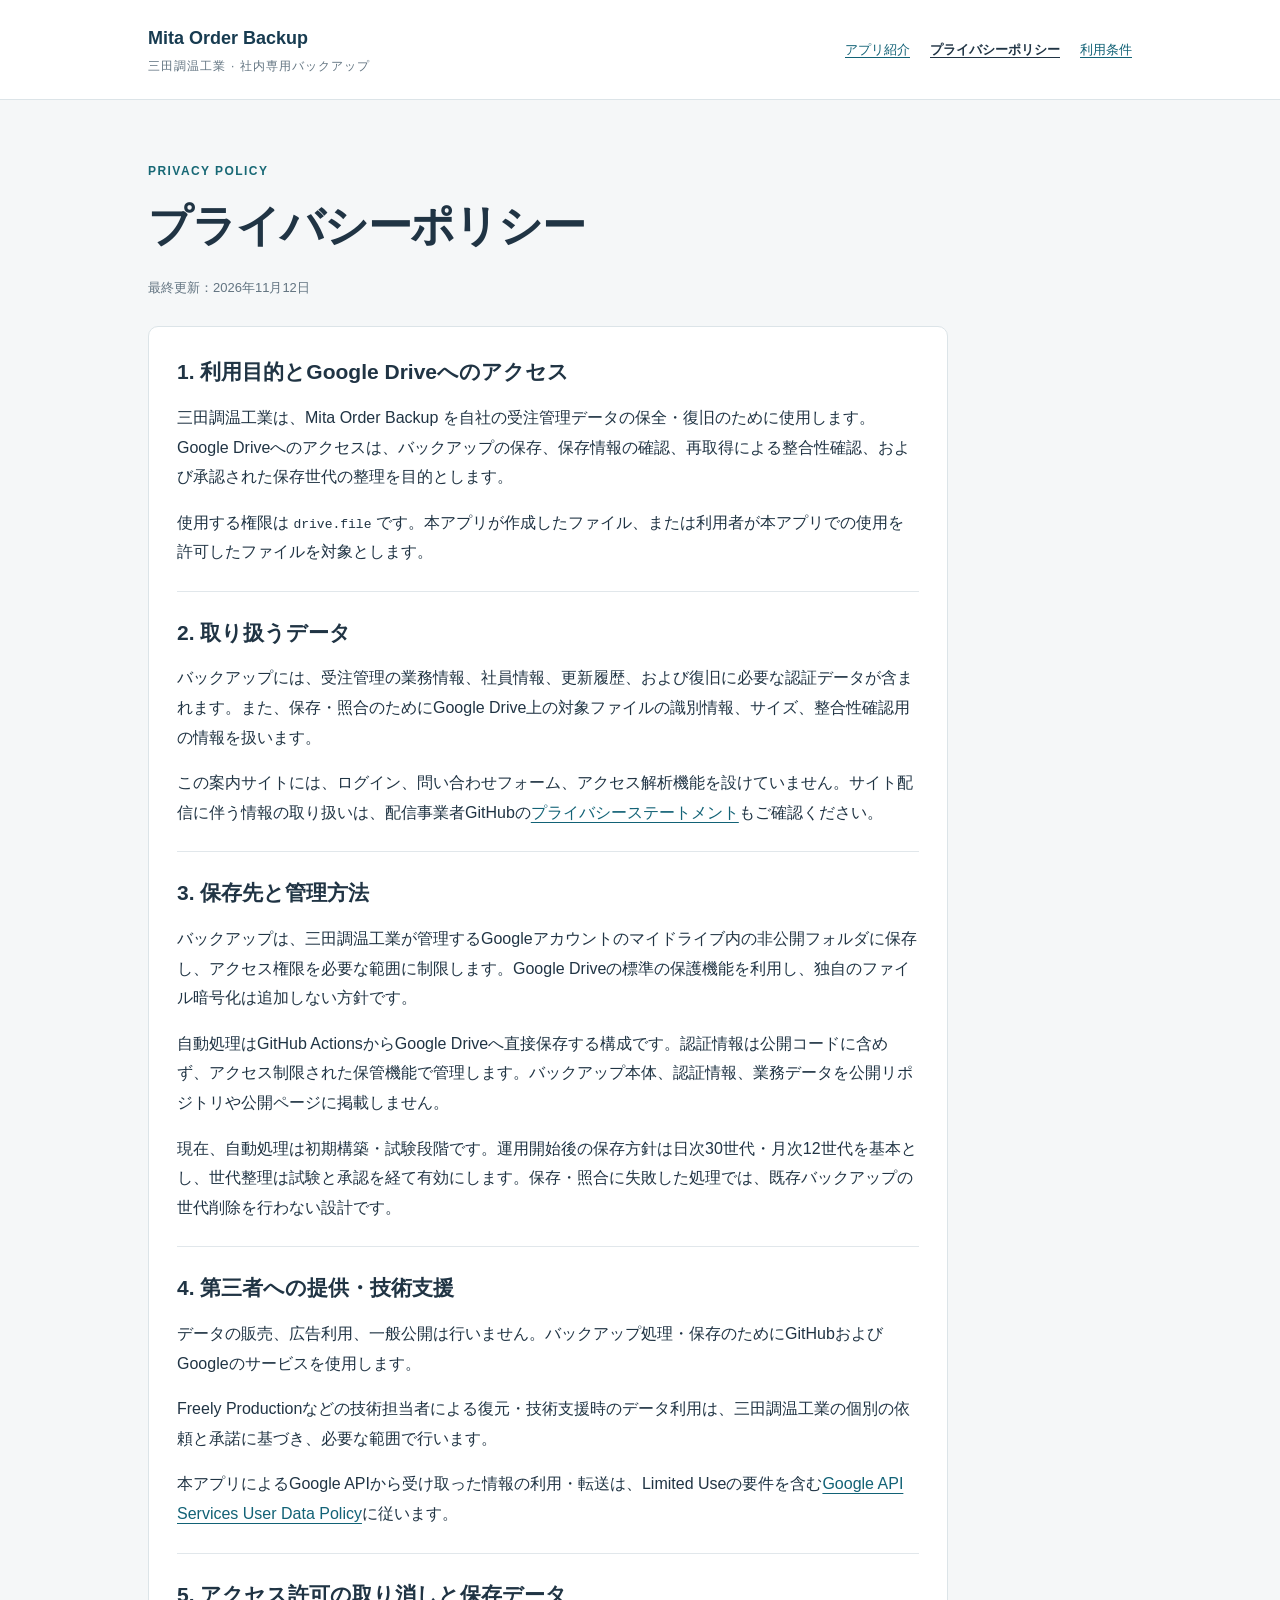
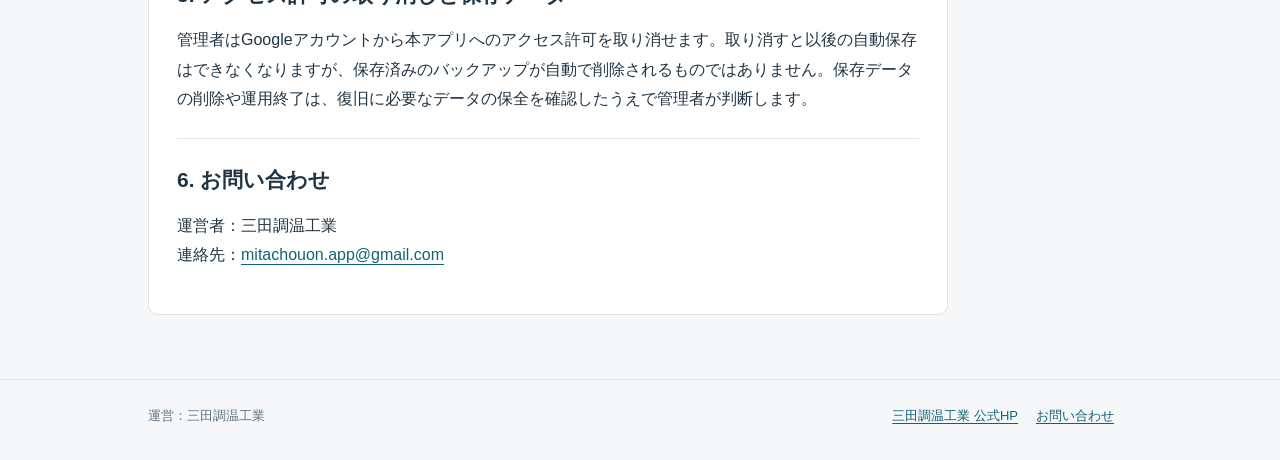
==== privacy.html @ c30c33c5 "Publish approved Mita Order Backup information pages" ====
<!doctype html>
<html lang="ja"><head><meta charset="utf-8"><meta name="viewport" content="width=device-width, initial-scale=1"><title>プライバシーポリシー | Mita Order Backup</title><meta name="description" content="Mita Order Backupのデータの取り扱いとGoogle Driveへのアクセス目的。"><link rel="stylesheet" href="styles.css"></head><body>
<a class="skip" href="#main">本文へ移動</a><header><div class="wrap header-inner"><a class="brand" href="index.html">Mita Order Backup<small>三田調温工業 · 社内専用バックアップ</small></a><nav aria-label="メインナビゲーション"><a href="index.html">アプリ紹介</a><a href="privacy.html" aria-current="page">プライバシーポリシー</a><a href="terms.html">利用条件</a></nav></div></header>
<main id="main"><div class="wrap"><div class="legal"><div class="eyebrow">PRIVACY POLICY</div><h1>プライバシーポリシー</h1><p class="date">最終更新：2026年11月12日</p><article>
<section><h2>1. 利用目的とGoogle Driveへのアクセス</h2><p>三田調温工業は、Mita Order Backup を自社の受注管理データの保全・復旧のために使用します。Google Driveへのアクセスは、バックアップの保存、保存情報の確認、再取得による整合性確認、および承認された保存世代の整理を目的とします。</p><p>使用する権限は <code>drive.file</code> です。本アプリが作成したファイル、または利用者が本アプリでの使用を許可したファイルを対象とします。</p></section>
<section><h2>2. 取り扱うデータ</h2><p>バックアップには、受注管理の業務情報、社員情報、更新履歴、および復旧に必要な認証データが含まれます。また、保存・照合のためにGoogle Drive上の対象ファイルの識別情報、サイズ、整合性確認用の情報を扱います。</p><p>この案内サイトには、ログイン、問い合わせフォーム、アクセス解析機能を設けていません。サイト配信に伴う情報の取り扱いは、配信事業者GitHubの<a href="https://docs.github.com/en/site-policy/privacy-policies/github-general-privacy-statement">プライバシーステートメント</a>もご確認ください。</p></section>
<section><h2>3. 保存先と管理方法</h2><p>バックアップは、三田調温工業が管理するGoogleアカウントのマイドライブ内の非公開フォルダに保存し、アクセス権限を必要な範囲に制限します。Google Driveの標準の保護機能を利用し、独自のファイル暗号化は追加しない方針です。</p><p>自動処理はGitHub ActionsからGoogle Driveへ直接保存する構成です。認証情報は公開コードに含めず、アクセス制限された保管機能で管理します。バックアップ本体、認証情報、業務データを公開リポジトリや公開ページに掲載しません。</p><p>現在、自動処理は初期構築・試験段階です。運用開始後の保存方針は日次30世代・月次12世代を基本とし、世代整理は試験と承認を経て有効にします。保存・照合に失敗した処理では、既存バックアップの世代削除を行わない設計です。</p></section>
<section><h2>4. 第三者への提供・技術支援</h2><p>データの販売、広告利用、一般公開は行いません。バックアップ処理・保存のためにGitHubおよびGoogleのサービスを使用します。</p><p>Freely Productionなどの技術担当者による復元・技術支援時のデータ利用は、三田調温工業の個別の依頼と承諾に基づき、必要な範囲で行います。</p><p>本アプリによるGoogle APIから受け取った情報の利用・転送は、Limited Useの要件を含む<a href="https://developers.google.com/terms/api-services-user-data-policy">Google API Services User Data Policy</a>に従います。</p></section>
<section><h2>5. アクセス許可の取り消しと保存データ</h2><p>管理者はGoogleアカウントから本アプリへのアクセス許可を取り消せます。取り消すと以後の自動保存はできなくなりますが、保存済みのバックアップが自動で削除されるものではありません。保存データの削除や運用終了は、復旧に必要なデータの保全を確認したうえで管理者が判断します。</p></section>
<section><h2>6. お問い合わせ</h2><p>運営者：三田調温工業<br>連絡先：<a href="mailto:mitachouon.app@gmail.com">mitachouon.app@gmail.com</a></p></section>
</article></div></div></main><footer><div class="wrap"><span>運営：三田調温工業</span><div><a href="https://mita-chouon.co.jp/">三田調温工業 公式HP</a><a href="mailto:mitachouon.app@gmail.com">お問い合わせ</a></div></div></footer></body></html>
---- styles.css ----
*{box-sizing:border-box}html{color-scheme:light}body{margin:0;background:#f5f7f8;color:#203444;font-family:-apple-system,BlinkMacSystemFont,"Hiragino Kaku Gothic ProN","Yu Gothic",sans-serif;line-height:1.85}a{color:#126276;text-underline-offset:.22em;overflow-wrap:anywhere}a:hover{color:#082f44}a:focus-visible{outline:3px solid #b87328;outline-offset:5px}.skip{position:absolute;top:-100px}.skip:focus{top:8px;background:white;padding:10px;z-index:2}.wrap{max-width:1040px;margin:auto;padding:0 28px}header{background:white;border-bottom:1px solid #dce4e8}.header-inner{display:flex;align-items:center;justify-content:space-between;gap:24px;padding-top:22px;padding-bottom:22px}.brand{font-size:18px;font-weight:700;text-decoration:none;color:#173b50}.brand small{display:block;font-size:12px;letter-spacing:.09em;font-weight:500;color:#627481}nav{display:flex;gap:20px;flex-wrap:wrap;font-size:13px}nav a[aria-current=page]{color:#203444;font-weight:700}main{padding:60px 0 64px}.eyebrow{color:#176875;letter-spacing:.12em;font-size:12px;font-weight:700}h1{font-size:clamp(28px,4.5vw,44px);line-height:1.4;letter-spacing:-.025em;margin:12px 0 20px}h2{font-size:21px;line-height:1.6;margin:0 0 14px}p{margin:0 0 16px}.lead{font-size:18px;max-width:730px}.note{border-left:3px solid #658b97;background:#eaf0f2;padding:16px 20px;margin:26px 0;font-size:14px}.grid{display:grid;grid-template-columns:1fr 1fr;gap:20px;margin:32px 0}.card,article{background:white;border:1px solid #dce4e8;border-radius:10px;padding:28px}.card p{font-size:15px}.card a{font-weight:700}.meta{display:grid;grid-template-columns:130px 1fr;gap:10px 20px;margin:0}.meta dt{color:#5c6e7b}.meta dd{margin:0;overflow-wrap:anywhere}.legal{max-width:800px}.legal section+section{border-top:1px solid #e1e7eb;padding-top:24px;margin-top:24px}.date{font-size:13px;color:#627481;margin-bottom:26px}footer{border-top:1px solid #dce4e8;padding:24px 0 32px;color:#627481;font-size:13px}footer .wrap{display:flex;justify-content:space-between;flex-wrap:wrap;gap:12px}footer a{margin-right:18px}@media(max-width:640px){.wrap{padding-left:20px;padding-right:20px}.header-inner{align-items:flex-start;flex-direction:column;gap:12px}nav{gap:10px 18px}main{padding:34px 0 40px}.grid{grid-template-columns:1fr}.card,article{padding:22px}.lead{font-size:16px}.meta{grid-template-columns:1fr;gap:2px}.meta dd{margin-bottom:14px}h2{font-size:20px}}
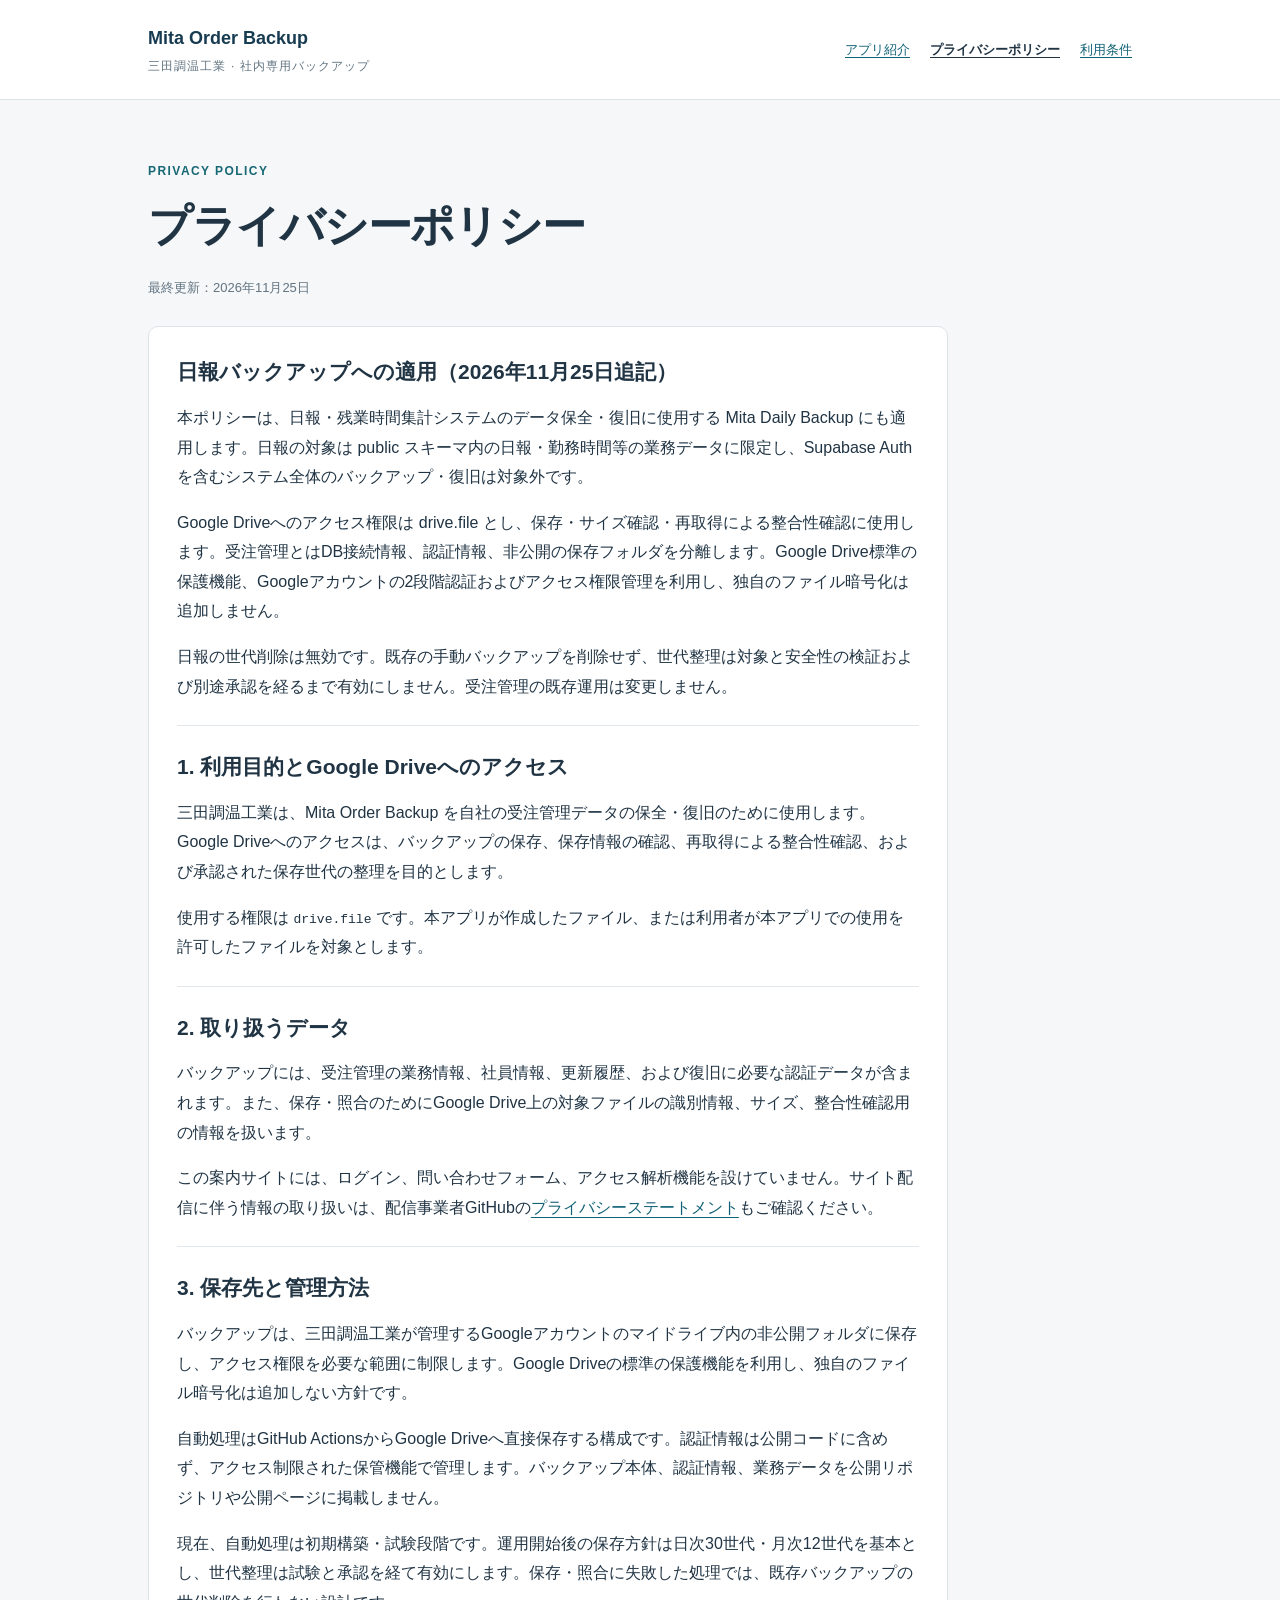
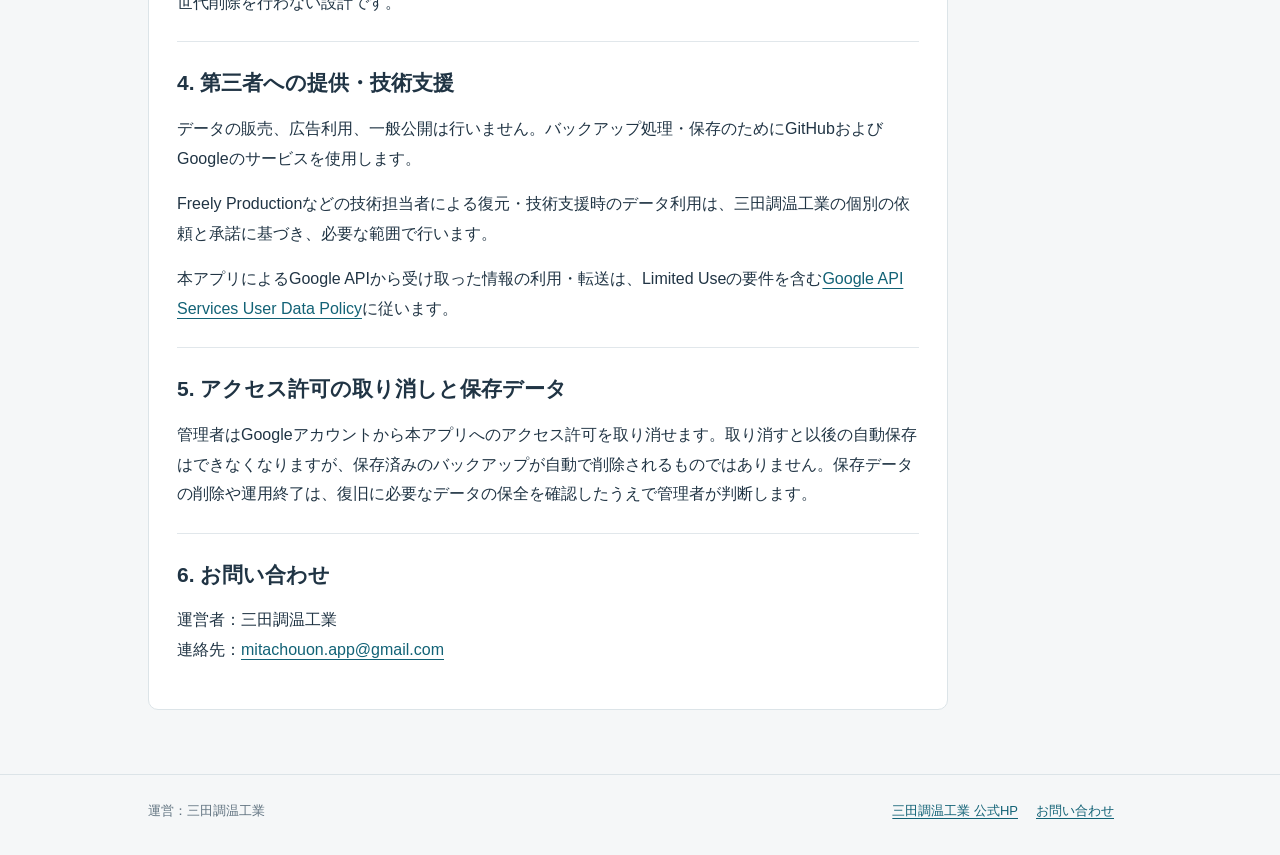
==== commit 49e1c884: "日報バックアップのデータ取扱範囲を追記" ====
--- a/privacy.html
+++ b/privacy.html
@@ -1,7 +1,8 @@
 <!doctype html>
 <html lang="ja"><head><meta charset="utf-8"><meta name="viewport" content="width=device-width, initial-scale=1"><title>プライバシーポリシー | Mita Order Backup</title><meta name="description" content="Mita Order Backupのデータの取り扱いとGoogle Driveへのアクセス目的。"><link rel="stylesheet" href="styles.css"></head><body>
 <a class="skip" href="#main">本文へ移動</a><header><div class="wrap header-inner"><a class="brand" href="index.html">Mita Order Backup<small>三田調温工業 · 社内専用バックアップ</small></a><nav aria-label="メインナビゲーション"><a href="index.html">アプリ紹介</a><a href="privacy.html" aria-current="page">プライバシーポリシー</a><a href="terms.html">利用条件</a></nav></div></header>
-<main id="main"><div class="wrap"><div class="legal"><div class="eyebrow">PRIVACY POLICY</div><h1>プライバシーポリシー</h1><p class="date">最終更新：2026年11月12日</p><article>
+<main id="main"><div class="wrap"><div class="legal"><div class="eyebrow">PRIVACY POLICY</div><h1>プライバシーポリシー</h1><p class="date">最終更新：2026年11月25日</p><article>
+<section><h2>日報バックアップへの適用（2026年11月25日追記）</h2><p>本ポリシーは、日報・残業時間集計システムのデータ保全・復旧に使用する Mita Daily Backup にも適用します。日報の対象は public スキーマ内の日報・勤務時間等の業務データに限定し、Supabase Auth を含むシステム全体のバックアップ・復旧は対象外です。</p><p>Google Driveへのアクセス権限は drive.file とし、保存・サイズ確認・再取得による整合性確認に使用します。受注管理とはDB接続情報、認証情報、非公開の保存フォルダを分離します。Google Drive標準の保護機能、Googleアカウントの2段階認証およびアクセス権限管理を利用し、独自のファイル暗号化は追加しません。</p><p>日報の世代削除は無効です。既存の手動バックアップを削除せず、世代整理は対象と安全性の検証および別途承認を経るまで有効にしません。受注管理の既存運用は変更しません。</p></section>
 <section><h2>1. 利用目的とGoogle Driveへのアクセス</h2><p>三田調温工業は、Mita Order Backup を自社の受注管理データの保全・復旧のために使用します。Google Driveへのアクセスは、バックアップの保存、保存情報の確認、再取得による整合性確認、および承認された保存世代の整理を目的とします。</p><p>使用する権限は <code>drive.file</code> です。本アプリが作成したファイル、または利用者が本アプリでの使用を許可したファイルを対象とします。</p></section>
 <section><h2>2. 取り扱うデータ</h2><p>バックアップには、受注管理の業務情報、社員情報、更新履歴、および復旧に必要な認証データが含まれます。また、保存・照合のためにGoogle Drive上の対象ファイルの識別情報、サイズ、整合性確認用の情報を扱います。</p><p>この案内サイトには、ログイン、問い合わせフォーム、アクセス解析機能を設けていません。サイト配信に伴う情報の取り扱いは、配信事業者GitHubの<a href="https://docs.github.com/en/site-policy/privacy-policies/github-general-privacy-statement">プライバシーステートメント</a>もご確認ください。</p></section>
 <section><h2>3. 保存先と管理方法</h2><p>バックアップは、三田調温工業が管理するGoogleアカウントのマイドライブ内の非公開フォルダに保存し、アクセス権限を必要な範囲に制限します。Google Driveの標準の保護機能を利用し、独自のファイル暗号化は追加しない方針です。</p><p>自動処理はGitHub ActionsからGoogle Driveへ直接保存する構成です。認証情報は公開コードに含めず、アクセス制限された保管機能で管理します。バックアップ本体、認証情報、業務データを公開リポジトリや公開ページに掲載しません。</p><p>現在、自動処理は初期構築・試験段階です。運用開始後の保存方針は日次30世代・月次12世代を基本とし、世代整理は試験と承認を経て有効にします。保存・照合に失敗した処理では、既存バックアップの世代削除を行わない設計です。</p></section>
